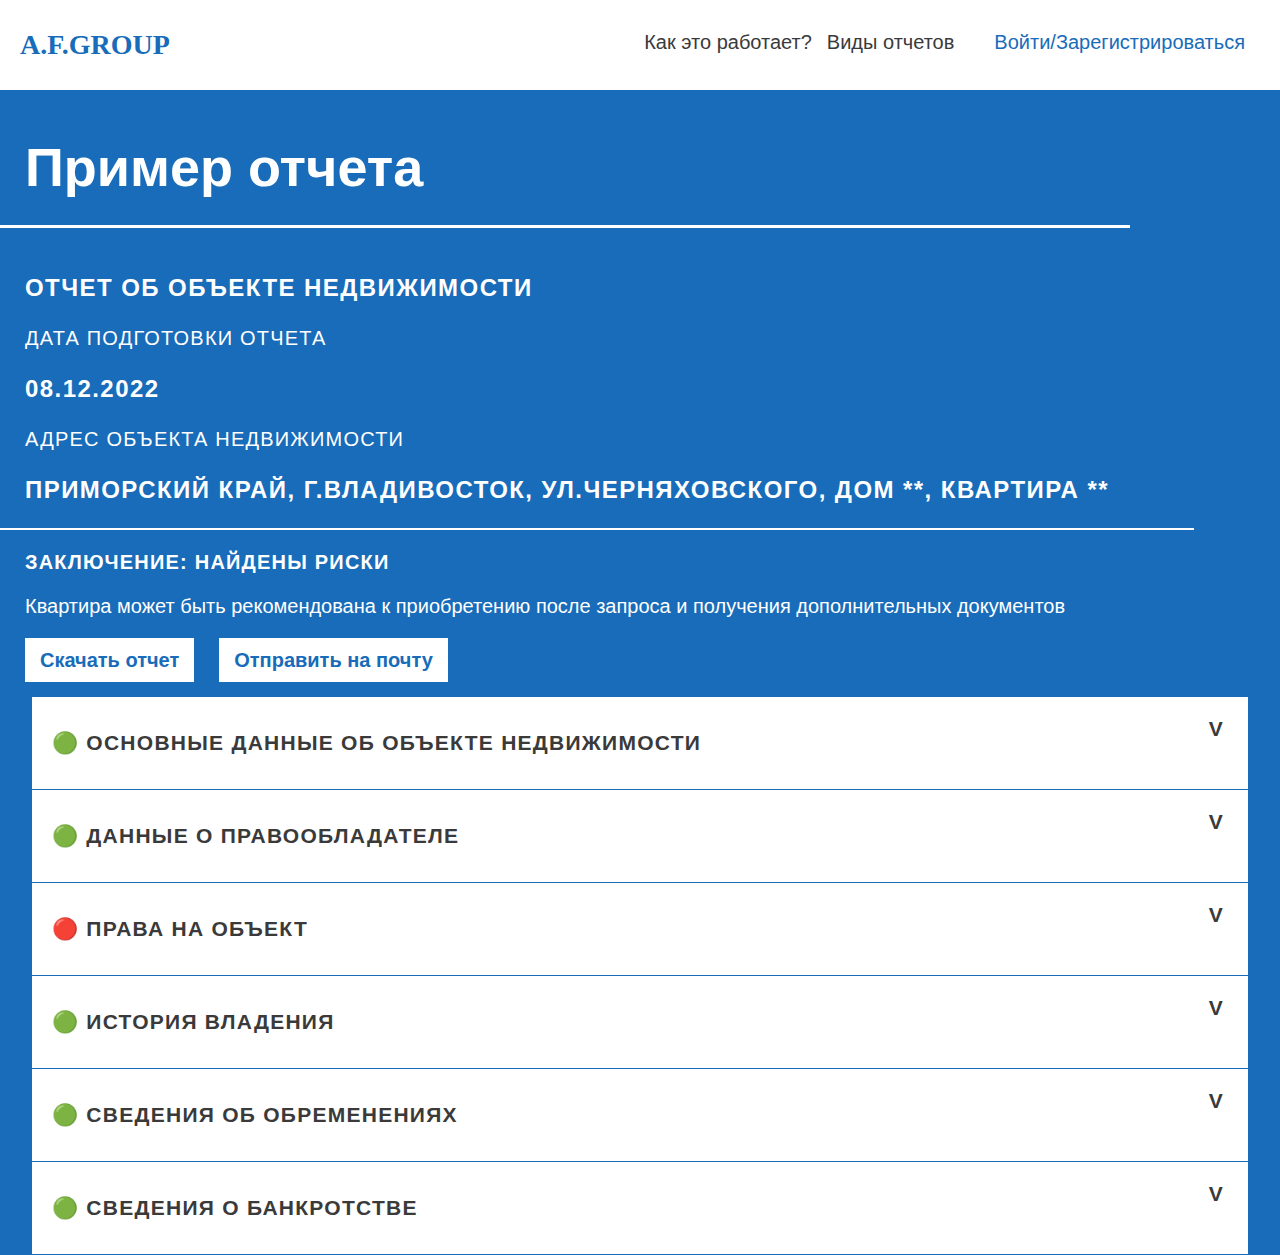
==== example.html @ 679a7d65 "Add files via upload" ====
<!DOCTYPE html>
<html>
 <head>
  <meta charset="utf-8">
  <meta name="viewport" content="width=device-width, initial-scale=1">
  <title>Отчет о правовом статусе квартиры</title>
  <link rel="stylesheet" href="normalize.css">
  <link rel="stylesheet" href="style.css">
 </head>
 <body class="body">
    <div class="header">
        <p class="logo">a.f.group</p>
        <div class="menu-about-mobile-wrap">
        <ul class="menu-about">
            <li class="menu-about-element">Как это работает?</li>
            <li class="menu-about-element">Виды отчетов</li>
        </ul>
        <ul class="menu-autor">
            <li class="menu-autor-element">Войти/Зарегистрироваться</li>
        </ul>
        </div>
        <button class="burger-button">
            <ul class="burger-list">
                <li class="burger-list-1"></li>
                <li class="burger-list-2"></li>
                <li class="burger-list-3"></li>
            </ul>
        </button>
    </div>
    <div class="example-report">
        <h2 class="example-report-title">Пример отчета</h2>
        <p class="realty-report">Отчет об объекте недвижимости</p>
        <div class="realty-report-wrap">
            <div class="date-wrap">
                <p class="date-title">Дата подготовки отчета</p>
                <p class="date">08.12.2022</p>
            </div>
            <div class="adress-wrap">
                <p class="adress-title">Адрес объекта недвижимости</p>
                <p class="adress">Приморский край, г.Владивосток, ул.Черняховского, дом **, квартира **</p>
            </div>
            <div class="conclusion-wrap">
                <p class="conclusion-title">Заключение: найдены риски</p>
                <p class="conclusion-coment">Квартира может быть рекомендована к приобретению после запроса 
                    и получения дополнительных документов</p>
            </div>
            <ul class="report-btn-list">
                <li class="report-btn-list-el">Скачать отчет</li>
                <li class="report-btn-list-el">Отправить на почту</li>
            </ul>
        </div>
        <div class="accordion-wrap">
            <div class="half">
              <div class="tab tab-one">
                <input id="tab-one" type="checkbox" name="tabs">
                <label for="tab-one">&#128994; Основные данные об объекте недвижимости</label>
                <div class="tab-content">
                  <div class="main-data-wrap">
                    <p class="main-data-title">Кадастровый номер</p>
                    <p class="main-data">25:28:010036:****</p>
                  </div>
                  <div class="main-data-wrap">
                    <p class="main-data-title">Дата присвоение кадастрового номера</p>
                    <p class="main-data">25.06.2012</p>
                  </div>
                  <div class="main-data-wrap">
                    <p class="main-data-title">Ранее присвоенный государственный учетный номер</p>
                    <p class="main-data no-data">/ данные отсутствуют /</p>
                  </div>
                  <div class="main-data-wrap">
                    <p class="main-data-title">Местоположение</p>
                    <p class="main-data">Приморский край, г. Владивосток, ул. Черняховского, д. **, кв. **</p>
                  </div>
                  <div class="main-data-wrap">
                    <p class="main-data-title">Площадь, м<sup>2</sup></p>
                    <p class="main-data">50.1</p>
                  </div>
                  <div class="main-data-wrap">
                    <p class="main-data-title">Назначение</p>
                    <p class="main-data">Жилое помещение</p>
                  </div>
                  <div class="main-data-wrap">
                    <p class="main-data-title">Этаж</p>
                    <p class="main-data">5</p>
                  </div>
                  <div class="main-data-wrap">
                    <p class="main-data-title">Кадастровая стоимость, руб</p>
                    <p class="main-data">3 330 380, 82</p>
                  </div>
                  <div class="main-data-wrap">
                    <p class="main-data-title">Виды разрешенного использования</p>
                    <p class="main-data no-data">/ данные отсутствуют /</p>
                  </div>
                  <div class="main-data-wrap">
                    <p class="main-data-title">
                        Сведения об отнесении жилого помещения <br> 
                        к определенному виду жилых помещений специализированного жилищного фонда,
                        к жилым помещениям наемного дома социального использования или наемного дома 
                        коммерческого использования
                        </p>
                    <p class="main-data no-data">/ данные отсутствуют /</p>
                  </div>
                  <div class="main-data-wrap">
                    <p class="main-data-title">Статус записи об объекте недвижимости</p>
                    <p class="main-data">Сведения об объекте недвижимости имеют статус "актуальные, ранее учтенные"</p>
                  </div>
                  <div class="main-data-wrap">
                    <p class="main-data-title">Особые отметки</p>
                    <p class="main-data no-data">/ данные отсутствуют /</p>
                  </div>
                </div>
              </div>
              <div class="tab">
                <input id="tab-two" type="checkbox" name="tabs">
                <label for="tab-two">&#128994; Данные о правообладателе</label>
                <div class="tab-content">
                    <div class="main-data-wrap">
                        <p class="main-data-title">Правообладатель (правообладатели)</p>
                        <p class="main-data">Н*** О. А., дата рождения 11.11.19** </p>
                      </div>
                      <div class="main-data-wrap">
                        <p class="main-data-title">Паспорт гражданина РФ</p>
                        <p class="main-data no-data">** ** ******, выдан Ленинским РУВД г.Владивостока</p>
                      </div>
                      <p class="data-comment">Проверка правообладателя в базе данных Главного управления по вопросам миграции МВД России по запросу о действительности паспорта получен ответ о том, что данный паспорт среди недействительных не значится.</p>
                  </div>
              </div>
              <div class="tab">
                <input id="tab-three" type="checkbox" name="tabs">
                <label for="tab-three">&#128308; Права на объект</label>
                <div class="tab-content">
                    <div class="main-data-wrap">
                        <p class="main-data-title">Вид, номер, дата и время государственной регистрации права</p>
                        <p class="main-data">Собственность 25-25-01/049/****-*** 26.03.2014 00:00:00</p>
                      </div>
                      <div class="main-data-wrap">
                        <p class="main-data-title">Документы-основания</p>
                        <p class="main-data">договор передачи квартир (домов) в собственность граждан, №****, выдан 21.08.20** </p>
                      </div>
                      <div class="main-data-wrap">
                        <p class="main-data-title">Сведения об осуществлении государственной регистрации сделки, права, ограничения права без необходимого в силу закона согласия третьего лица, органа</p>
                        <p class="main-data no-data">/ данные отсутствуют /</p>
                      </div>
                      <p class="rule-comment-title">Комментарий</p>
                      <p class="rule-comment">При приобретении приватизированного жилья необходимо убедиться в отсутствии людей, которые сохранили за собой право пользования квартиры пожизненно, но при этом не имеющие права собственности.</p>
                      <p class="rule-rec-title">Рекомендации</p>
                      <p class="rule-rec">Необходимо запросить и проверить документы по приватизации (договор передачи, заявление на приватизацию, правоподтверждающий документ), а также расширенную (архивную) информацию по ранее зарегистрированным в квартире лицам (например, выписку из домовой книги).
                        Если на дату приватизации в квартире был зарегистрирован кто-то, кроме собственника, необходимо запросить у собственника подтверждение отказа этих лиц от участия в приватизации. Информация обо всех лицах, которые получили права на квартиру в порядке приватизации, будет указана в договоре передачи.
                      </p>                             
                </div>
              </div>
              <div class="tab">
                <input id="tab-five" type="checkbox" name="tabs">
                <label for="tab-five">&#128994; История владения</label>
                <div class="tab-content">
                    <p>Lorem ipsum dolor sit amet, consectetur adipisicing elit. Tenetur, architecto, explicabo perferendis nostrum, maxime impedit atque odit sunt pariatur illo obcaecati soluta molestias iure facere dolorum adipisci eum? Saepe, itaque.</p>
                </div>
              </div>
              <div class="tab">
                <input id="tab-six" type="checkbox" name="tabs">
                <label for="tab-six">&#128994; Сведения об обременениях</label>
                <div class="tab-content">
                    <div class="main-data-wrap">
                        <p class="main-data-title">Ограничение прав и обременение объекта недвижимости</p>
                        <p class="main-data">не зарегистрировано</p>
                      </div>
                      <div class="main-data-wrap">
                        <p class="main-data-title">Правообладатель (правообладатели)</p>
                        <p class="main-data no-data">/ данные отсутствуют /</p>
                      </div>
                      <div class="main-data-wrap">
                        <p class="main-data-title">Заявленные в судебном порядке права требования</p>
                        <p class="main-data no-data">/ данные отсутствуют /</p>
                      </div>
                      <div class="main-data-wrap">
                        <p class="main-data-title">Сведения о возражении в отношении зарегистрированного права</p>
                        <p class="main-data no-data">/ данные отсутствуют /</p>
                      </div>
                      <div class="main-data-wrap">
                        <p class="main-data-title">Сведения о наличии решения об изъятии объекта недвижимости для государственных и муниципальных нужд</p>
                        <p class="main-data no-data">/ данные отсутствуют /</p>
                      </div>
                      <div class="main-data-wrap">
                        <p class="main-data-title">Сведения о невозможности государственной регистрации без личного участия правообладателя или его законного представителя</p>
                        <p class="main-data no-data">/ данные отсутствуют /</p>
                      </div>
                      <div class="main-data-wrap">
                        <p class="main-data-title">Правопритязания и сведения о наличии поступивших, но не рассмотренных заявлений о проведении государственной регистрации права (перехода, прекращения права), ограничения права или обременения объекта недвижимости, сделки в отношении объекта недвижимости
                        </p>
                        <p class="main-data">Отсутствуют</p>
                      </div>
                    </div>
              </div>
              <div class="tab">
                <input id="tab-seven" type="checkbox" name="tabs">
                <label for="tab-seven">&#128994; Сведения о банкротстве</label>
                <div class="tab-content">
                    <p>Lorem ipsum dolor sit amet, consectetur adipisicing elit. Tenetur, architecto, explicabo perferendis nostrum, maxime impedit atque odit sunt pariatur illo obcaecati soluta molestias iure facere dolorum adipisci eum? Saepe, itaque.</p>
            </div>
        </div>
            </div>
        </div>
    <script src="burger-button.js"></script>
 </body>
---- style.css ----
@font-face {
    font-family: "Lato";
    font-style: normal;
    font-weight: 400;
    src: url(/font/latoregular.woff) format(woff),
        url(/font/latobold.woff) format(woff);
  }

  html { 
    scroll-behavior: smooth;
 }

  body {
    font-family: "Lato", "Arial", sans-serif ;
  }

.body {
    background-color: #186CB9;
    color: #ffff;
}

.ancor {
    text-decoration: none;
    color: #3A3A3A;
}

.heart {
    display: inline;
    color: #FF2400;
}

.good-day {
    display: inline;
    padding-left: 25px;
}

@media (max-width: 520px) {
    .header {
        background-color: #ffff;
        display: flex;
        justify-content: space-between;
        margin: 0;
        padding: 0 20px 0 20px;
    }

    .logo {
        width: 85px;
        height: 34px;
        font-family: 'Lato';
        font-style: normal;
        font-weight: 800;
        font-size: 28px;
        line-height: 34px;
        text-transform: uppercase;
        color: #186CB9; 
    }

    .burger-button {
        background-color: #ffff;
        border: #ffff;
    }

    .burger-button-close {
        position: absolute;
        left: 25%;
        top: 25px;
    }

    .burger-list {
        list-style: none;
        background-color: #ffff;
        padding: 0;
    }

    .burger-list-1,
    .burger-list-2,
    .burger-list-3 {
        background-color: #186CB9;
        width: 30px;
        height: 3px;
        margin-top: 10px;
    }

    .burger-list-1-close {
        transform: rotate(45deg);
    }

    .burger-list-2-close {
        display: none;
    }
    
    .burger-list-3-close {
        position: relative;
        top: -13px;
        transform: rotate(-45deg);
    }

    .menu-about-mobile-wrap {
        display: none;
    }

    .menu-open {
        display: block;
        position: absolute;
        left: 25%;
        width: 75%;
        height: 50%;
        display: flex;
        flex-direction: column;
        background-color: #ffff;
    }

    .menu-about,
    .menu-autor {
        list-style: none;
        padding-left: 25px;
        background-color: #ffff;
        color: #3A3A3A;;
    }

    .menu-about {
        padding-top: 33px;
    
    }

    .menu-about-element,
    .menu-autor-element {
        padding: 25px;
    }

    .subtitle {
        padding-left: 25px;
        font-style: normal;
        font-weight: 300;
        font-size: 18px;
        line-height: 10px;
        text-transform: uppercase;
    }

    .main-title {
        padding-left: 25px;
        font-style: normal;
        font-weight: 900;
        font-size: 23px;
        line-height: 40px;
        text-transform: uppercase;
    }

    .title-description {
        font-size: 10px;
        line-height: 20px;
        padding-left: 25px;
        padding-right: 3%;
    }

    .input {
        display: block;
        width: 80%;
        height: 30px;
        margin-left: 25px;
        margin-right: 10%;
    }
    
    .input::placeholder {
        font-style: normal;
        font-weight: 300;
        font-size: 15px;
        line-height: 15px;
        color: #186CB9;
        padding: 15px 10px;
    }

    .examination-button {
        display: block;
        margin-left: 25px;
        margin-top: 25px;
        background-color: #186CB9;
        border-color: #ffff;
        border-width: 2px;
        color: #ffff;
        padding: 10px 15px;
    }

    .how-work-title,
    .report-kinds-title,
    .example-report-title {
        font-style: normal;
        font-weight: 900;
        font-size: 23px;
        line-height: 40px;
        letter-spacing: 0.06em;
        text-transform: uppercase;
        padding-left: 25px;
    }

    .report-kinds-title {
        padding-right: 100px;
    }

    .how-work-title::after,
    .report-kinds-title::after,
    .example-report-title::after {
        content: '';
        display: block;
        width: 90%;
        height: 3px;
        background-color: #ffff;
        margin-left: -25px;
        margin-top: 25px;
    }

    .report-kinds-title::after {
        width: 110%;
    }

    .how-work-list {
        list-style: none;
        padding-left: 0;
    }
    
    .how-work-list-title-wrap {
        display: flex;
        flex-direction: row;
        align-items: center;
        padding-left: 10px;
    }

    .how-work-list-number-1,
    .how-work-list-number-2 {
        padding-right: 15px;
        font-style: normal;
        font-weight: 400;
        font-size: 43px;
        line-height: 30px;
        text-transform: uppercase;
    }

    .how-work-list-title,
    .how-work-list-title-2 {
        font-style: normal;
        font-weight: 600;
        font-size: 15px;
        line-height: 22px;
    }

    .authorities-class-el,
    .info-list-el {
        font-style: normal;
        font-weight: 300;
        font-size: 13px;
        line-height: 22px;
    }

    .report-kinds-list {
        display: block;
        list-style: none;
        padding-left: 0;
    }

    .report-kinds-list-el {
        border-style: solid;
        border-color: #ffff;
        border-width: 2px;
        margin-left: 5px;
        margin-right: 5px;
        margin-bottom: 15px;
    }

    .report-kinds-list-el-title {
        font-weight: 900;
        font-size: 16px;
        line-height: 25px;
        margin-top: 25px;
        margin-left: 20px;
        margin-bottom: 25px;
    }

    .report-kinds-description {
        font-weight: 400;
        font-size: 12px;
        line-height: 20px;
        padding-left: 15px;
        padding-right: 15px;
    }

    .redy-price-list {
        display: flex;
        flex-direction: column;
        justify-content: space-around;
        list-style: none;
        padding-left: 20px;
        padding-right: 25px;
    }

    .price-title,
    .redy-title {
        font-style: normal;
        font-weight: 200;
        font-size: 17px;
        line-height: 20px;
        letter-spacing: 0.06em;
        text-transform: uppercase;
        padding-left: 15px;
    }

    .redy-title {
        padding-right:15px;
    }

    .price-description,
    .redy-description {
        font-style: normal;
        font-weight: 700;
        font-size: 20px;
        line-height: 20px;
        letter-spacing: 0.06em;
        text-transform: uppercase;
        padding-left: 15px;
        margin-top: 10px;
    }

    .redy-price-button-list {
        list-style: none;
        padding-left: 34px;
        padding-bottom: 20px;
    }

    .redy-price-button-price,
    .redy-price-button-example {
        font-style: normal;
        font-weight: 400;
        font-size: 17px;
        line-height: 24px;
        color: #186CB9;
        background-color: #ffff;
        border: none;
        margin-bottom: 15px;
        border-style: solid;
        border-color: #ffff;
        border-width: 2px;
        padding: 10px 15px;
    }

    .redy-price-button-price {
        padding: 7px 58px;
    }

    .redy-price-button-example {
        background-color: #186CB9;
        color: #ffff;
        text-decoration: none;
    }

    .realty-report {
        font-weight: 900;
        font-size: 15px;
        line-height: 24px;
        letter-spacing: 0.06em;
        text-transform: uppercase;  
        padding-left: 25px;
    }

    .realty-report-wrap {
        margin-left: 25px;
        margin-right: 10px;
    }

    .date-title,
    .adress-title {
        font-weight: 400;
        font-size: 14px;
        line-height: 20px;
        letter-spacing: 0.06em;
        text-transform: uppercase;
        color: #FFFFFF;
    }

    .date,
    .adress {
        font-weight: 900;
        font-size: 15px;
        line-height: 24px;
        letter-spacing: 0.06em;
        text-transform: uppercase;
        color: #FFFFFF;
    }

    .conclusion-wrap {
        margin-right: 15px;
    }

    .conclusion-wrap::before {
        content: '';
        position: relative;
        left: -15%;
        display: block;
        width: 100%;
        height: 2px;
        background-color: #FFFFFF;
    }

    .conclusion-title {
        font-weight: 800;
        font-size: 18px;
        line-height: 30px;
        letter-spacing: 0.06em;
        text-transform: uppercase;
    }

    .conclusion-coment {
        font-weight: 400;
        font-size: 15px;
        line-height: 20px;
    }

    .report-btn-list {
        list-style: none;
        display: flex;
        flex-direction: row;
        justify-content: flex-start;
        padding-left: 0;
        margin: 15px auto;
    }

    .report-btn-list-el {
        background-color: #FFFFFF;
        font-weight: 800;
        font-size: 12px;
        line-height: 15px;
        color: #186CB9;
        padding: 15px 10px;
        margin-right: 20px;
    }

    .accordion-wrap {
        width: 95%;
        margin: 0 auto;
    }

    .tab {
        position: relative;
        margin-bottom: 1px;
        width: 100%;
        color: #3A3A3A;
        overflow: hidden;
      }
      .tab input {
        position: absolute;
        opacity: 0;
        z-index: -1;
      }
      .tab label {
        position: relative;
        display: block;
        padding: 15px 30px 15px 20px;
        background: #ffff;
        font-weight: 900;
        font-size: 15px;
        line-height: 20px;
        letter-spacing: 0.06em;
        text-transform: uppercase;
        cursor: pointer;
      }

      .blue label {
        background: #ffff;
      }
      .tab-content {
        max-height: 0;
        overflow: hidden;
        background: #ffff;
        -webkit-transition: max-height .35s;
        -o-transition: max-height .35s;
        transition: max-height .35s;
      }
      .blue .tab-content {
        background: #3498db;
      }
      .tab-content p {
        margin: 1em;
      }
      /* :checked */
      .tab input:checked ~ .tab-content {
        max-height: 100vh;
      }

      .tab-one input:checked ~ .tab-content {
        max-height: 120vh;
      }
      
      /* Icon */
      .tab label::after {
        position: absolute;
        right: 0;
        top: 0;
        display: block;
        width: 3em;
        height: 3em;
        line-height: 3;
        text-align: center;
        -webkit-transition: all .35s;
        -o-transition: all .35s;
        transition: all .35s;
      }
      .tab input[type=checkbox] + label::after {
        content: "v";
      }
      .tab input[type=radio] + label::after {
        content: "\25BC";
      }
      .tab input[type=checkbox]:checked + label::after {
        transform: rotate(180deg);
      }
      .tab input[type=radio]:checked + label::after {
        transform: rotateX(180deg);
      }

      .main-data-wrap {
        border-bottom: 0.25px solid #186CB9;
      }

      .main-data-title {
        font-weight: 400;
        font-size: 20px;
        line-height: 24px;
        color: #3A3A3A;
      }

      .main-data {
        font-family: 'Lato';
        font-style: normal;
        font-weight: 700;
        font-size: 20px;
        line-height: 24px;
        color: #3A3A3A;
      }

      .no-data {
        font-weight: 200;
        font-size: 20px;
        line-height: 24px;
        color: #3A3A3A;
      }

      .data-comment {
        font-weight: 400;
        font-size: 20px;
        line-height: 24px;
        color: #3A3A3A;
      }

      .rule-comment-title,
      .rule-rec-title {
        font-weight: 800;
        font-size: 20px;
        line-height: 24px;
        text-transform: uppercase;
      }

      .rule-comment,
      .rule-rec {
        font-weight: 400;
        font-size: 20px;
        line-height: 24px;
        text-transform: uppercase;
      }

      .pop-up {
        display: block;
        position: absolute;
        left: 30%;
        top: 151px;
        width: 65%;
        background-color: #186CB9;
        border: #FFFFFF solid 2px;
      }

      .pop-up-close {
        font-size: 10px;
        font-weight: 200px;
        color: #FFFFFF;
        background-color: #186CB9;
        position: relative;
        left: 75%;
        border: none;
      }

      .pop-up-text {
        width: 90%;
        margin: 25px auto;
      }

      .pop-up-btn {
        display: block;
        width: fit-content;
        text-decoration: none;
        color: #FFFFFF;
        margin: 10px auto;
        padding: 10px 15px;
        border: #FFFFFF solid 2px;
      }

      .pop-up-hidden {
        display: none;
      }


}

@media (min-width: 520px) and (max-width: 750px) {
    .header {
        background-color: #ffff;
        margin: 0;
        margin-top: -28px;
        padding: 0 20px 0 20px;
    }

    .burger-button {
        display: none;
    }

    .logo {
        width: 85px;
        height: 34px;
        font-family: 'Lato';
        font-style: normal;
        font-weight: 800;
        font-size: 28px;
        line-height: 34px;
        text-transform: uppercase;
        color: #186CB9; 
    }


    .menu-about-mobile-wrap {
        display: flex;
        flex-direction: row;
        justify-content: space-between;
        margin-top: 14px;
        background-color: transparent;
    }

    .menu-about,
    .menu-autor {
        list-style: none;
        padding-left: 25px;
        background-color: #ffff;
        color: #3A3A3A;
        padding-left: 0;
    }

    .menu-about {
        padding-right: 25px;
        display: flex;
    }

    .menu-about-element,
    .menu-autor-element {
        font-weight: 400;
        font-size: 20px;
        line-height: 24px;
        color: #3A3A3A;
        padding-right: 15px;
    }

    .menu-autor-element {
        color: #186CB9;
    }

    .subtitle {
        font-style: normal;
        font-weight: 300;
        font-size: 36px;
        line-height: 43px;
        text-transform: uppercase;
    }

    .main-title {
        font-size: 64px;
        line-height: 77px;
    }

    .title-description {
        font-size: 24px;
        line-height: 29px;
        margin-left: 15px;
        margin-right: 15px;
    }

    .input::placeholder {
        font-size: 24px;
        line-height: 29px;
    }

    .examination-button{
        width: 282px;
        height: 29px;
        font-style: normal;
        font-weight: 800;
        font-size: 24px;
        line-height: 29px;
    }

    .how-work-title,
    .report-kinds-title,
    .example-report-title {
        font-size: 54px;
        line-height: 65px;
    }

    .how-work-list-title,
    .how-work-list-title-2 {
        font-size: 24px;
        line-height: 29px;
    }

    .report-kinds-list-el-title {
        font-weight: 900;
        font-size: 24px;
        line-height: 28px;
    }

    .report-kinds-description {
        font-weight: 400;
        font-size: 24px;
        line-height: 29px; 
    }

    .price-description,
    .redy-description {
        font-weight: 900;
        font-size: 24px;
        line-height: 29px;
        letter-spacing: 0.06em;
    }

    .subtitle {
        padding-left: 15px;
        padding-top: 30px;
    }

    .main-title {
        margin-top: -30px;
        margin-left: 15px;
    }

    .input {
        display: block;
        width: 80%;
        height: 30px;
        margin-left: 25px;
        margin-right: 10%;
    }
    
    .input::placeholder {
        font-style: normal;
        font-weight: 300;
        font-size: 15px;
        line-height: 15px;
        color: #186CB9;
        padding: 15px 10px;
    }

    .examination-button {
        display: block;
        width: 80%;
        margin-left: 25px;
        margin-top: 35px;
        background-color: #186CB9;
        border-color: #ffff;
        border-width: 2px;
        color: #ffff;
        padding: 10px 15px;
        padding-bottom: 40px;        
    }

    .how-work-title,
    .report-kinds-title,
    .example-report-title {
        font-style: normal;
        font-weight: 900;
        font-size: 23px;
        line-height: 40spx;
        letter-spacing: 0.06em;
        text-transform: uppercase;
        padding-left: 25px;
    }

    .report-kinds-title {
        padding-right: 100px;
    }

    .how-work-title::after,
    .report-kinds-title::after,
    .example-report-title::after {
        content: '';
        display: block;
        width: 90%;
        height: 3px;
        background-color: #ffff;
        margin-left: -25px;
        margin-top: 25px;
    }

    .report-kinds-title::after {
        width: 110%;
    }

    .how-work-list {
        list-style: none;
        padding-left: 0;
    }
    
    .how-work-list-title-wrap {
        display: flex;
        flex-direction: row;
        align-items: center;
        padding-left: 10px;
    }

    .how-work-list-number-1,
    .how-work-list-number-2 {
        padding-right: 15px;
        font-style: normal;
        font-weight: 400;
        font-size: 43px;
        line-height: 30px;
        text-transform: uppercase;
    }

    .how-work-list-title,
    .how-work-list-title-2 {
        font-style: normal;
        font-weight: 600;
        font-size: 30px;
        line-height: 29px;
        padding-right: 15px;
    }

    .authorities-class-el,
    .info-list-el {
        font-style: normal;
        font-weight: 300;
        font-size: 24px;
        line-height: 29px;
    }

    .report-kinds-list {
        display: block;
        list-style: none;
        padding-left: 0;
    }

    .report-kinds-list-el {
        border-style: solid;
        border-color: #ffff;
        border-width: 2px;
        margin-left: 20px;
        margin-right: 20px;
        margin-bottom: 15px;
    }

    .report-kinds-list-el-title {
        font-weight: 900;
        font-size: 24px;
        line-height: 29px;
        margin-top: 25px;
        margin-left: 20px;
        margin-bottom: 25px;
    }

    .report-kinds-description {
        font-weight: 400;
        font-size: 20px;
        line-height: 29px;
        padding-left: 15px;
        padding-right: 15px;
    }

    .redy-price-list {
        display: flex;
        flex-direction: row;
        justify-content: flex-start;
        list-style: none;
        padding-left: 20px;
        padding-right: 25px;
    }

    .price-title,
    .redy-title {
        font-style: normal;
        font-weight: 200;
        font-size: 17px;
        line-height: 20px;
        letter-spacing: 0.06em;
        text-transform: uppercase;
        padding-left: 15px;
    }

    .redy-title {
        padding-right:15px;
    }

    .price-description,
    .redy-description {
        font-style: normal;
        font-weight: 700;
        font-size: 20px;
        line-height: 20px;
        letter-spacing: 0.06em;
        text-transform: uppercase;
        padding-left: 15px;
        margin-top: 10px;
    }

    .redy-price-button-list {
        display: flex;
        justify-content: flex-start;
        list-style: none;
        padding-left: 34px;
        padding-bottom: 20px;
    }

    .redy-price-button-list-el {
        margin-right: 10px;
    }

    .redy-price-button-list-el-ex {
        margin-top: 10px;
    }

    .redy-price-button-price,
    .redy-price-button-example {
        font-style: normal;
        font-weight: 400;
        font-size: 17px;
        line-height: 24px;
        color: #186CB9;
        background-color: #ffff;
        margin-bottom: 15px;
        border-style: solid;
        border-color: #ffff;
        border-width: 2px;
        padding: 10px 15px;
    }

    .redy-price-button-price {
        padding: 7px 58px;
    }

    .redy-price-button-example {
        background-color: #186CB9;
        color: #ffff;
        text-decoration: none;
    }

    .realty-report {
        font-weight: 900;
        font-size: 24px;
        line-height: 29px;
        letter-spacing: 0.06em;
        text-transform: uppercase;  
        padding-left: 25px;
    }

    .realty-report-wrap {
        margin-left: 25px;
    }

    .date-title,
    .adress-title {
        font-weight: 400;
        font-size: 20px;
        line-height: 24px;
        letter-spacing: 0.06em;
        text-transform: uppercase;
        color: #FFFFFF;
    }

    .date,
    .adress {
        font-weight: 900;
        font-size: 24px;
        line-height: 29px;
        letter-spacing: 0.06em;
        text-transform: uppercase;
        color: #FFFFFF;
    }

    .conclusion-wrap {
        margin-right: 15px;
    }

    .conclusion-wrap::before {
        content: '';
        position: relative;
        left: -6%;
        display: block;
        width: 101%;
        height: 2px;
        background-color: #FFFFFF;
    }


    .conclusion-title {
        font-weight: 800;
        font-size: 20px;
        line-height: 24px;
        letter-spacing: 0.06em;
        text-transform: uppercase;
    }

    .conclusion-coment {
        font-weight: 400;
        font-size: 20px;
        line-height: 24px;
    }

    .report-btn-list {
        list-style: none;
        display: flex;
        flex-direction: row;
        justify-content: flex-start;
        padding-left: 0;
        margin: 15px auto;
    }

    .report-btn-list-el {
        background-color: #FFFFFF;
        font-weight: 800;
        font-size: 20px;
        line-height: 24px;
        color: #186CB9;
        padding: 10px 15px;
        margin-right: 15px;
    }

    .accordion-wrap {
        width: 95%;
        margin: 0 auto;
    }

    .tab {
        position: relative;
        margin-bottom: 1px;
        width: 100%;
        color: #3A3A3A;
        overflow: hidden;
      }
      .tab input {
        position: absolute;
        opacity: 0;
        z-index: -1;
      }
      .tab label {
        position: relative;
        display: block;
        padding: 15px 30px 15px 20px;
        background: #ffff;
        font-weight: 900;
        font-size: 17px;
        line-height: 32px;
        letter-spacing: 0.06em;
        text-transform: uppercase;
        cursor: pointer;
      }
      .blue label {
        background: #ffff;
      }
      .tab-content {
        max-height: 0;
        overflow: hidden;
        background: #ffff;
        -webkit-transition: max-height .35s;
        -o-transition: max-height .35s;
        transition: max-height .35s;
      }
      .blue .tab-content {
        background: #3498db;
      }
      .tab-content p {
        margin: 1em;
      }
      /* :checked */
      .tab input:checked ~ .tab-content {
        max-height: 100vh;
      }

      .tab-one input:checked ~ .tab-content {
        max-height: 120vh;
      }
      
      /* Icon */
      .tab label::after {
        position: absolute;
        right: 0;
        top: 0;
        display: block;
        width: 3em;
        height: 3em;
        line-height: 3;
        text-align: center;
        -webkit-transition: all .35s;
        -o-transition: all .35s;
        transition: all .35s;
      }
      .tab input[type=checkbox] + label::after {
        content: "v";
      }
      .tab input[type=radio] + label::after {
        content: "\25BC";
      }
      .tab input[type=checkbox]:checked + label::after {
        transform: rotate(180deg);
      }
      .tab input[type=radio]:checked + label::after {
        transform: rotateX(180deg);
      }

      .main-data-wrap {
        border-bottom: 0.25px solid #186CB9;
      }

      .main-data-title {
        font-weight: 400;
        font-size: 20px;
        line-height: 24px;
        color: #3A3A3A;
      }

      .main-data {
        font-family: 'Lato';
        font-style: normal;
        font-weight: 700;
        font-size: 20px;
        line-height: 24px;
        color: #3A3A3A;
      }

      .no-data {
        font-weight: 200;
        font-size: 20px;
        line-height: 24px;
        color: #3A3A3A;
      }

      .data-comment {
        font-weight: 400;
        font-size: 20px;
        line-height: 24px;
        color: #3A3A3A;
      }

      .rule-comment-title,
      .rule-rec-title {
        font-weight: 800;
        font-size: 20px;
        line-height: 24px;
        text-transform: uppercase;
      }

      .rule-comment,
      .rule-rec {
        font-weight: 400;
        font-size: 20px;
        line-height: 24px;
        text-transform: uppercase;
      }

      .pop-up {
        display: block;
        position: absolute;
        left: 30%;
        top: 59vh;
        width: 65%;
        background-color: #186CB9;
        border: #FFFFFF solid 2px;
      }

      .pop-up-close {
        font-size: 10px;
        font-weight: 200px;
        color: #FFFFFF;
        background-color: #186CB9;
        position: relative;
        left: 85%;
        border: none;
      }

      .pop-up-text {
        width: 90%;
        margin: 25px auto;
      }

      .pop-up-btn {
        display: block;
        width: fit-content;
        text-decoration: none;
        color: #FFFFFF;
        margin: 10px auto;
        padding: 10px 15px;
        border: #FFFFFF solid 2px;
      }

      .pop-up-hidden {
        display: none;
      }


}
    

@media (min-width: 750px) {
    body {
        max-width: 1280px;
        margin: 0 auto;
    }

    .burger-button {
        display: none;
    }

    .header {
        background-color: #ffff;
        display: flex;
        justify-content: space-between;
        margin: 0;
        padding: 0 20px 0 20px;
    }

    .logo {
        width: 85px;
        height: 34px;
        font-family: 'Lato';
        font-style: normal;
        font-weight: 800;
        font-size: 28px;
        line-height: 34px;
        text-transform: uppercase;
        color: #186CB9; 
    }


    .menu-about-mobile-wrap {
        display: flex;
        flex-direction: row;
        justify-content: space-between;
        margin-top: 14px;
        background-color: transparent;
    }

    .menu-about,
    .menu-autor {
        list-style: none;
        padding-left: 25px;
        background-color: #ffff;
        color: #3A3A3A;
        padding-left: 0;
    }

    .menu-about {
        padding-right: 25px;
    }


    .menu-about {
        display: flex;
        margin-left: 82px;
    }

    .menu-about-element,
    .menu-autor-element {
        font-weight: 400;
        font-size: 20px;
        line-height: 24px;
        color: #3A3A3A;
        padding-right: 15px;
    }

    .menu-autor-element {
        color: #186CB9;
    }

    .subtitle {
        font-style: normal;
        font-weight: 300;
        font-size: 36px;
        line-height: 43px;
        text-transform: uppercase;
        padding-left: 15px;
        padding-top: 30px;
    }

    .main-title {
        font-size: 64px;
        line-height: 77px;
        margin-top: -30px;
        margin-left: 15px;
    }

    .title-description {
        font-size: 24px;
        line-height: 29px;
        margin-left: 15px;
        margin-right: 15px;
    }

    .input::placeholder {
        font-size: 24px;
        line-height: 29px;
    }

    .examination-button{
        font-style: normal;
        font-weight: 800;
        font-size: 24px;
        line-height: 29px;
        width: 45%;
        margin-left: 25px;
        margin-top: 35px;
        background-color: #186CB9;
        border-color: #ffff;
        border-width: 2px;
        color: #ffff;
        padding: 10px 15px;
        padding-bottom: 40px;  
    }

    .how-work-title,
    .report-kinds-title,
    .example-report-title {
        font-size: 54px;
        line-height: 65px;
        padding-left: 25px;
    }

    .how-work-list-title,
    .how-work-list-title-2 {
        font-size: 24px;
        line-height: 29px;
    }


    .report-kinds-list-el-title {
        font-weight: 900;
        font-size: 24px;
        line-height: 29px;
    }

    .report-kinds-description {
        font-weight: 400;
        font-size: 24px;
        line-height: 29px; 
    }

    .price-description,
    .redy-description {
        font-weight: 900;
        font-size: 24px;
        line-height: 29px;
        letter-spacing: 0.06em;
    }

    .input {
        display: block;
        width: 80%;
        height: 50px;
        margin-left: 25px;
        margin-right: 10%;
    }
    
    .input::placeholder {
        font-style: normal;
        font-weight: 300;
        font-size: 24px;
        line-height: 29px;
        color: #186CB9;
        padding: 15px 10px;
    }

    .examination-button {
        display: block;
        margin-left: 25px;
        margin-top: 25px;
        background-color: #186CB9;
        border-color: #ffff;
        border-width: 2px;
        color: #ffff;
        padding: 10px 15px;
    }

    .how-work-title,
    .report-kinds-title {
        font-style: normal;
        font-weight: 900;
        font-size: 23px;
        line-height: 40px;
        letter-spacing: 0.06em;
        text-transform: uppercase;
        padding-left: 25px;
    }

    .report-kinds-title {
        padding-right: 100px;
    }

    .how-work-title::after,
    .report-kinds-title::after,
    .example-report-title::after {
        content: '';
        display: block;
        width: 90%;
        height: 3px;
        background-color: #ffff;
        margin-left: -25px;
        margin-top: 25px;
    }

    .report-kinds-title::after {
        width: 110%;
    }

    .how-work-list {
        list-style: none;
        padding-left: 0;
    }
    
    .how-work-list-title-wrap {
        display: flex;
        flex-direction: row;
        align-items: center;
        padding-left: 10px;
    }

    .how-work-list-number-1,
    .how-work-list-number-2 {
        padding-right: 15px;
        font-style: normal;
        font-weight: 400;
        font-size: 43px;
        line-height: 30px;
        text-transform: uppercase;
    }

    .how-work-list-title,
    .how-work-list-title-2 {
        font-style: normal;
        font-weight: 600;
        font-size: 24px;
        line-height: 29px;
    }

    .authorities-class-el,
    .info-list-el {
        font-style: normal;
        font-weight: 300;
        font-size: 20px;
        line-height: 29px;
    }

    .report-kinds-list {
        display: flex;
        list-style: none;
        padding-left: 0;
    }

    .report-kinds-list-el {
        border-style: solid;
        border-color: #ffff;
        border-width: 2px;
        margin-left: 20px;
        margin-right: 20px;
        margin-bottom: 15px;
    }

    .report-kinds-list-el-title {
        font-weight: 900;
        font-size: 16px;
        line-height: 25px;
        margin-top: 25px;
        margin-left: 20px;
        margin-bottom: 25px;
    }

    .report-kinds-description {
        font-weight: 400;
        font-size: 12px;
        line-height: 20px;
        padding-left: 15px;
        padding-right: 15px;
    }

    .redy-price-list {
        display: flex;
        flex-direction: row;
        justify-content: flex-start;
        list-style: none;
        padding-left: 20px;
        padding-right: 25px;
    }

    .price-title,
    .redy-title {
        font-style: normal;
        font-weight: 200;
        font-size: 17px;
        line-height: 20px;
        letter-spacing: 0.06em;
        text-transform: uppercase;
        padding-left: 15px;
    }

    .redy-title {
        padding-right:15px;
    }

    .price-description,
    .redy-description {
        font-style: normal;
        font-weight: 700;
        font-size: 20px;
        line-height: 20px;
        letter-spacing: 0.06em;
        text-transform: uppercase;
        padding-left: 15px;
        margin-top: 10px;
    }

    .redy-price-button-list {
        display: flex;
        flex-direction: column;
        justify-content: flex-start;
        list-style: none;
        padding-left: 34px;
        padding-bottom: 20px;
    }

    .redy-price-button-example {
        background-color: #186CB9;
        color: #ffff;
    }

    .redy-price-button-list-el {
        margin-right: 10px;
    }

    .redy-price-button-list-el-ex {
        margin-top: 10px;
    }

    .redy-price-button-price,
    .redy-price-button-example {
        font-style: normal;
        font-weight: 400;
        font-size: 17px;
        line-height: 24px;
        color: #186CB9;
        background-color: #ffff;
        margin-bottom: 15px;
        border-style: solid;
        border-color: #ffff;
        border-width: 2px;
        padding: 10px 15px;
    }

    .redy-price-button-price {
        padding: 7px 58px;
    }

    .redy-price-button-example {
        background-color: #186CB9;
        color: #ffff;
        text-decoration: none;
    }

    .realty-report {
        font-weight: 900;
        font-size: 24px;
        line-height: 29px;
        letter-spacing: 0.06em;
        text-transform: uppercase;  
        padding-left: 25px;
    }

    .realty-report-wrap {
        margin-left: 25px;
        margin-right: 10px;
    }

    .date-title,
    .adress-title {
        font-weight: 400;
        font-size: 20px;
        line-height: 24px;
        letter-spacing: 0.06em;
        text-transform: uppercase;
        color: #FFFFFF;
    }

    .date,
    .adress {
        font-weight: 900;
        font-size: 24px;
        line-height: 29px;
        letter-spacing: 0.06em;
        text-transform: uppercase;
        color: #FFFFFF;
    }

    .conclusion-wrap {
        margin-right: 15px;
    }

    .conclusion-wrap::before {
        content: '';
        position: relative;
        left: -6%;
        display: block;
        width: 101%;
        height: 2px;
        background-color: #FFFFFF;
    }

    .conclusion-title {
        font-weight: 800;
        font-size: 20px;
        line-height: 24px;
        letter-spacing: 0.06em;
        text-transform: uppercase;
    }

    .conclusion-coment {
        font-weight: 400;
        font-size: 20px;
        line-height: 24px;
    }

    .report-btn-list {
        list-style: none;
        display: flex;
        flex-direction: row;
        justify-content: flex-start;
        padding-left: 0;
        margin: 15px auto;
    }

    .report-btn-list-el {
        background-color: #FFFFFF;
        font-weight: 800;
        font-size: 20px;
        line-height: 24px;
        color: #186CB9;
        padding: 10px 15px;
        margin-right: 25px;
    }

    .accordion-wrap {
        width: 95%;
        margin: 0 auto;
    }

    .tab {
        position: relative;
        margin-bottom: 1px;
        width: 100%;
        color: #3A3A3A;
        overflow: hidden;
      }
      .tab input {
        position: absolute;
        opacity: 0;
        z-index: -1;
      }
      .tab label {
        position: relative;
        display: block;
        padding: 15px 30px 15px 20px;
        background: #ffff;
        font-weight: 900;
        font-size: 21px;
        line-height: 62px;
        letter-spacing: 0.06em;
        text-transform: uppercase;
        cursor: pointer;
      }
      .blue label {
        background: #ffff;
      }
      .tab-content {
        max-height: 0;
        overflow: hidden;
        background: #ffff;
        -webkit-transition: max-height .35s;
        -o-transition: max-height .35s;
        transition: max-height .35s;
      }
      .blue .tab-content {
        background: #3498db;
      }
      .tab-content p {
        margin: 1em;
      }
      /* :checked */
      .tab input:checked ~ .tab-content {
        max-height: 100vh;
      }

      .tab-one input:checked ~ .tab-content {
        max-height: 120vh;
      }
      
      /* Icon */
      .tab label::after {
        position: absolute;
        right: 0;
        top: 0;
        display: block;
        width: 3em;
        height: 3em;
        line-height: 3;
        text-align: center;
        -webkit-transition: all .35s;
        -o-transition: all .35s;
        transition: all .35s;
      }
      .tab input[type=checkbox] + label::after {
        content: "v";
      }
      .tab input[type=radio] + label::after {
        content: "\25BC";
      }
      .tab input[type=checkbox]:checked + label::after {
        transform: rotate(180deg);
      }
      .tab input[type=radio]:checked + label::after {
        transform: rotateX(180deg);
      }

      .main-data-wrap {
        display: flex;
        justify-content: space-between;
        border-bottom: 0.25px solid #186CB9;
      }

      .main-data-title {
        font-weight: 400;
        font-size: 20px;
        line-height: 24px;
        color: #3A3A3A;
      }

      .main-data {
        font-family: 'Lato';
        font-style: normal;
        font-weight: 700;
        font-size: 20px;
        line-height: 24px;
        color: #3A3A3A;
      }

      .no-data {
        font-weight: 200;
        font-size: 20px;
        line-height: 24px;
        color: #3A3A3A;
      }

      .data-comment {
        font-weight: 400;
        font-size: 20px;
        line-height: 24px;
        color: #3A3A3A;
      }

      .rule-comment-title,
      .rule-rec-title {
        font-weight: 800;
        font-size: 20px;
        line-height: 24px;
        text-transform: uppercase;
      }

      .rule-comment,
      .rule-rec {
        font-weight: 400;
        font-size: 20px;
        line-height: 24px;
        text-transform: uppercase;
      }

      .pop-up {
        display: block;
        position: absolute;
        left: 30%;
        top: 29vh;
        width: 65%;
        background-color: #186CB9;
        border: #FFFFFF solid 2px;
      }

      .pop-up-close {
        font-size: 15px;
        font-weight: 200px;
        color: #FFFFFF;
        background-color: #186CB9;
        position: relative;
        left: 85%;
        border: none;
      }

      .pop-up-text {
        font-size: 20px;
        width: 90%;
        margin: 25px auto;
      }

      .pop-up-btn {
        display: block;
        width: fit-content;
        text-decoration: none;
        color: #FFFFFF;
        margin: 10px auto;
        padding: 10px 15px;
        border: #FFFFFF solid 2px;
      }

      .pop-up-hidden {
        display: none;
      }



}

@media (min-width: 975px) {

    .redy-price-button-list {
        display: flex;
        flex-direction: row;
        justify-content: flex-start;
        list-style: none;
        padding-left: 34px;
        padding-bottom: 20px;
    }
}
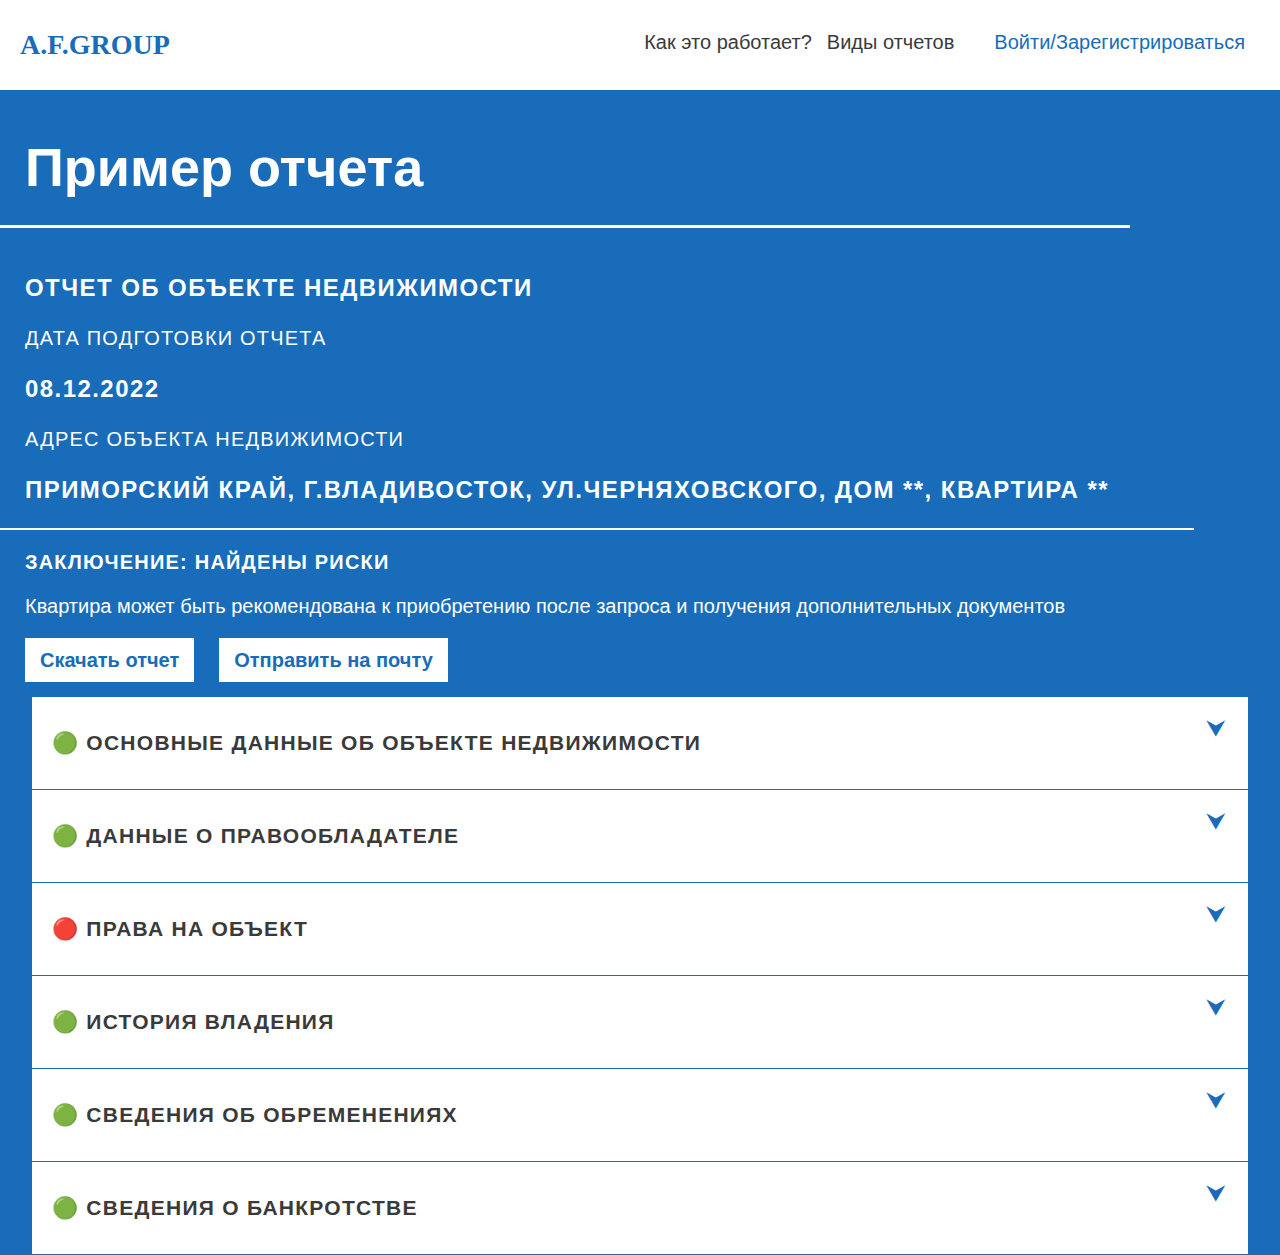
==== commit 6d5e3b0f: "Add files via upload" ====
--- a/example.html
+++ b/example.html
@@ -153,7 +153,7 @@
                 <input id="tab-five" type="checkbox" name="tabs">
                 <label for="tab-five">&#128994; История владения</label>
                 <div class="tab-content">
-                    <p>Lorem ipsum dolor sit amet, consectetur adipisicing elit. Tenetur, architecto, explicabo perferendis nostrum, maxime impedit atque odit sunt pariatur illo obcaecati soluta molestias iure facere dolorum adipisci eum? Saepe, itaque.</p>
+                    <p class="main-data-title">Подозрительные переходы прав не выявлены</p>
                 </div>
               </div>
               <div class="tab">
@@ -195,7 +195,7 @@
                 <input id="tab-seven" type="checkbox" name="tabs">
                 <label for="tab-seven">&#128994; Сведения о банкротстве</label>
                 <div class="tab-content">
-                    <p>Lorem ipsum dolor sit amet, consectetur adipisicing elit. Tenetur, architecto, explicabo perferendis nostrum, maxime impedit atque odit sunt pariatur illo obcaecati soluta molestias iure facere dolorum adipisci eum? Saepe, itaque.</p>
+                  <p class="main-data-title">Запрос в базу данных Федеральной службы судебных приставов показал отсутствие исполнительного производства в отношении собственника.</p>
             </div>
         </div>
             </div>
--- a/style.css
+++ b/style.css
@@ -503,7 +503,8 @@
         transition: all .35s;
       }
       .tab input[type=checkbox] + label::after {
-        content: "v";
+        content: "\2B9F";
+        color: #186CB9;
       }
       .tab input[type=radio] + label::after {
         content: "\25BC";
@@ -1105,7 +1106,8 @@
         transition: all .35s;
       }
       .tab input[type=checkbox] + label::after {
-        content: "v";
+        content: "\2B9F";
+        color: #186CB9;
       }
       .tab input[type=radio] + label::after {
         content: "\25BC";
@@ -1724,7 +1726,8 @@
         transition: all .35s;
       }
       .tab input[type=checkbox] + label::after {
-        content: "v";
+        content: "\2B9F";
+        color: #186CB9;
       }
       .tab input[type=radio] + label::after {
         content: "\25BC";
